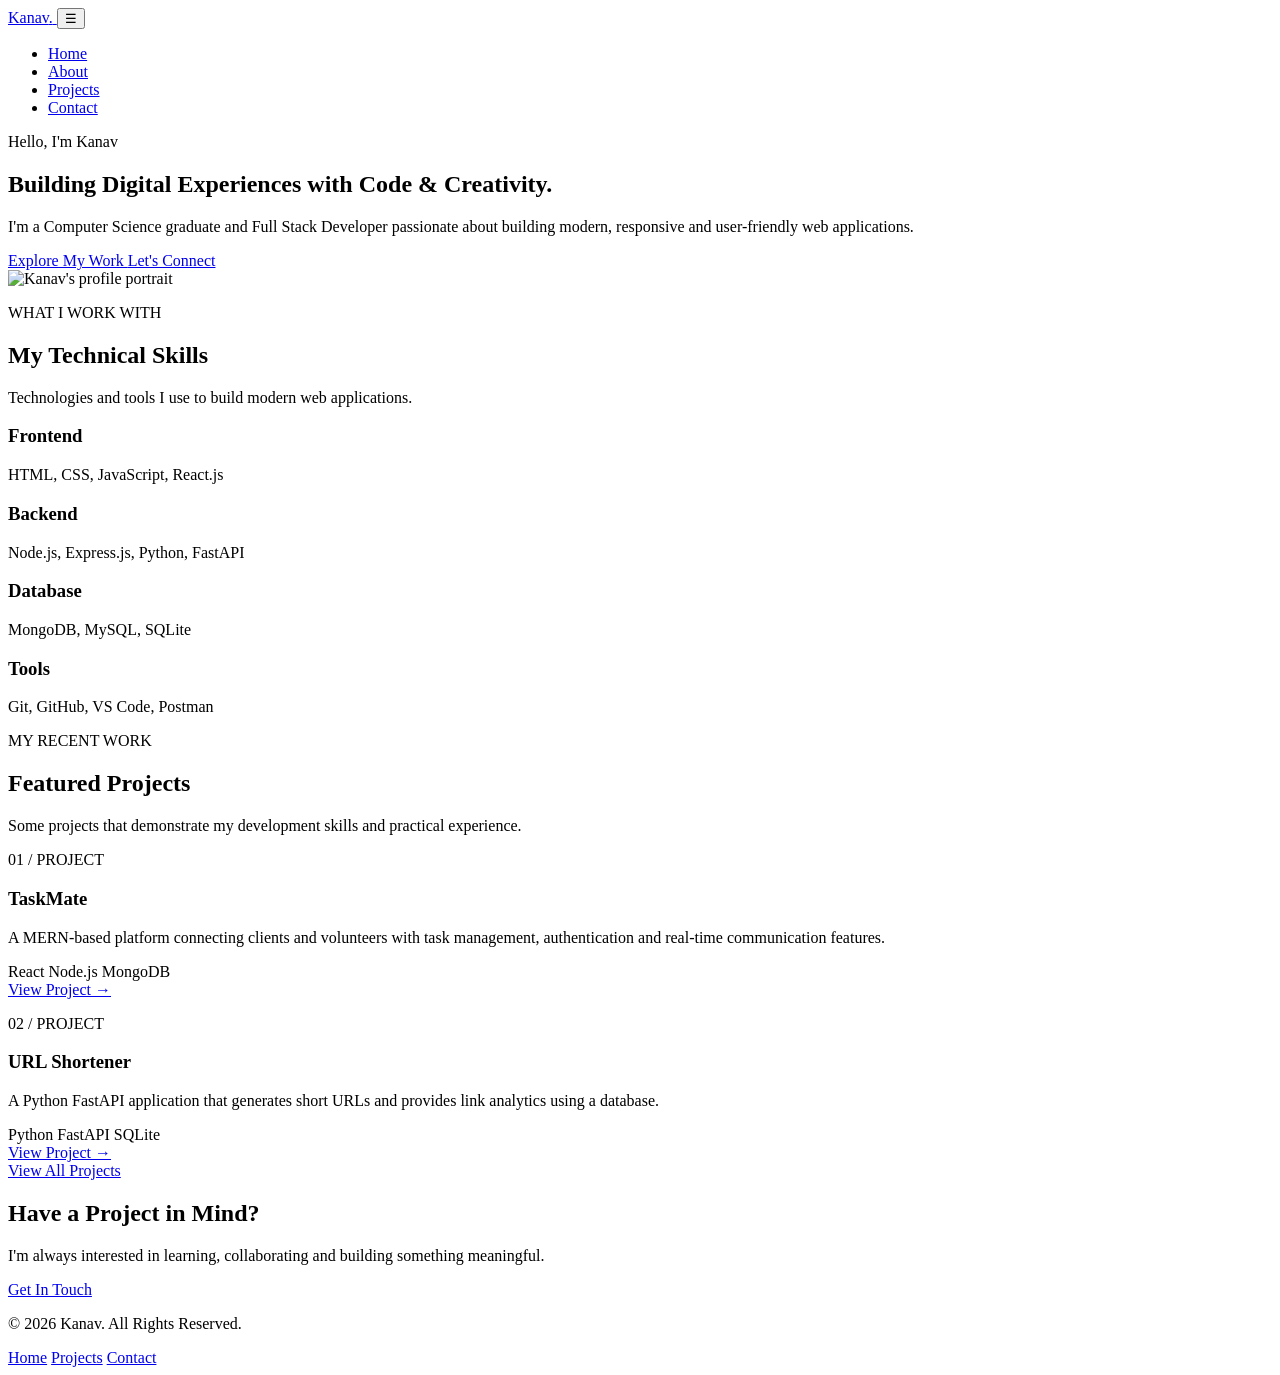
==== index.html @ 0a86d96e "portfolio task" ====
<!DOCTYPE html>
<html lang="en">

<head>
    <meta charset="UTF-8">
    <meta name="viewport" content="width=device-width, initial-scale=1.0">

    <meta name="description"
        content="Kanav's personal portfolio showcasing web development skills, projects and experience.">

    <title>Kanav | Full Stack Developer</title>

    <!-- Google Fonts -->
    <link rel="preconnect" href="https://fonts.googleapis.com">
    <link rel="preconnect" href="https://fonts.gstatic.com" crossorigin>

    <link
        href="https://fonts.googleapis.com/css2?family=Inter:wght@400;500;600;700;800&display=swap"
        rel="stylesheet">

    <!-- CSS -->
    <link rel="stylesheet" href="css/style.css">

    <!-- JavaScript -->
    <script src="js/script.js" defer></script>
</head>

<body>

    <!-- ================= HEADER ================= -->

    <header class="header">

        <nav class="navbar container">

            <a href="index.html" class="logo">
                Kanav<span>.</span>
            </a>

            <button class="menu-toggle"
                aria-label="Open navigation menu"
                aria-expanded="false">
                ☰
            </button>

            <ul class="nav-links">
                <li><a href="index.html" class="active">Home</a></li>
                <li><a href="about.html">About</a></li>
                <li><a href="projects.html">Projects</a></li>
                <li><a href="contact.html">Contact</a></li>
            </ul>

        </nav>

    </header>


    <!-- ================= MAIN CONTENT ================= -->

    <main>

        <!-- HERO SECTION -->

        <section class="hero container">

            <div class="hero-content">

                <p class="hero-tag">
                    Hello, I'm Kanav
                </p>

                <h1>
                    Building Digital
                    Experiences with
                    <span>Code & Creativity.</span>
                </h1>

                <p class="hero-description">
                    I'm a Computer Science graduate and Full Stack
                    Developer passionate about building modern,
                    responsive and user-friendly web applications.
                </p>

                <div class="hero-buttons">

                    <a href="projects.html" class="btn btn-primary">
                        Explore My Work
                    </a>

                    <a href="contact.html" class="btn btn-outline">
                        Let's Connect
                    </a>

                </div>

            </div>

            <div class="hero-image">

                <img
                    src="assets/images/profile.png"
                    alt="Kanav's profile portrait">

            </div>

        </section>


        <!-- SKILLS PREVIEW SECTION -->

        <section class="skills-preview section-padding">

            <div class="container">

                <div class="section-heading">

                    <p class="section-tag">WHAT I WORK WITH</p>

                    <h2>My Technical Skills</h2>

                    <p>
                        Technologies and tools I use to build
                        modern web applications.
                    </p>

                </div>

                <div class="skills-grid">

                    <article class="skill-card">
                        <h3>Frontend</h3>
                        <p>HTML, CSS, JavaScript, React.js</p>
                    </article>

                    <article class="skill-card">
                        <h3>Backend</h3>
                        <p>Node.js, Express.js, Python, FastAPI</p>
                    </article>

                    <article class="skill-card">
                        <h3>Database</h3>
                        <p>MongoDB, MySQL, SQLite</p>
                    </article>

                    <article class="skill-card">
                        <h3>Tools</h3>
                        <p>Git, GitHub, VS Code, Postman</p>
                    </article>

                </div>

            </div>

        </section>


        <!-- FEATURED PROJECTS SECTION -->

        <section class="featured-projects section-padding">

            <div class="container">

                <div class="section-heading">

                    <p class="section-tag">MY RECENT WORK</p>

                    <h2>Featured Projects</h2>

                    <p>
                        Some projects that demonstrate my
                        development skills and practical experience.
                    </p>

                </div>

                <div class="projects-grid">

                    <article class="project-card">

                        <div class="project-info">

                            <p class="project-number">01 / PROJECT</p>

                            <h3>TaskMate</h3>

                            <p>
                                A MERN-based platform connecting
                                clients and volunteers with task
                                management, authentication and
                                real-time communication features.
                            </p>

                            <div class="project-tech">
                                <span>React</span>
                                <span>Node.js</span>
                                <span>MongoDB</span>
                            </div>

                            <a href="projects.html" class="project-link">
                                View Project →
                            </a>

                        </div>

                    </article>


                    <article class="project-card">

                        <div class="project-info">

                            <p class="project-number">02 / PROJECT</p>

                            <h3>URL Shortener</h3>

                            <p>
                                A Python FastAPI application that
                                generates short URLs and provides
                                link analytics using a database.
                            </p>

                            <div class="project-tech">
                                <span>Python</span>
                                <span>FastAPI</span>
                                <span>SQLite</span>
                            </div>

                            <a href="projects.html" class="project-link">
                                View Project →
                            </a>

                        </div>

                    </article>

                </div>

                <div class="projects-button">

                    <a href="projects.html" class="btn btn-outline">
                        View All Projects
                    </a>

                </div>

            </div>

        </section>


        <!-- CONTACT CTA SECTION -->

        <section class="contact-cta section-padding">

            <div class="container">

                <h2>Have a Project in Mind?</h2>

                <p>
                    I'm always interested in learning,
                    collaborating and building something meaningful.
                </p>

                <a href="contact.html" class="btn btn-primary">
                    Get In Touch
                </a>

            </div>

        </section>

    </main>


    <!-- ================= FOOTER ================= -->

    <footer class="footer">

        <div class="container footer-content">

            <p>
                © 2026 Kanav. All Rights Reserved.
            </p>

            <div class="footer-links">

                <a href="index.html">Home</a>

                <a href="projects.html">Projects</a>

                <a href="contact.html">Contact</a>

            </div>

        </div>

    </footer>

</body>

</html>
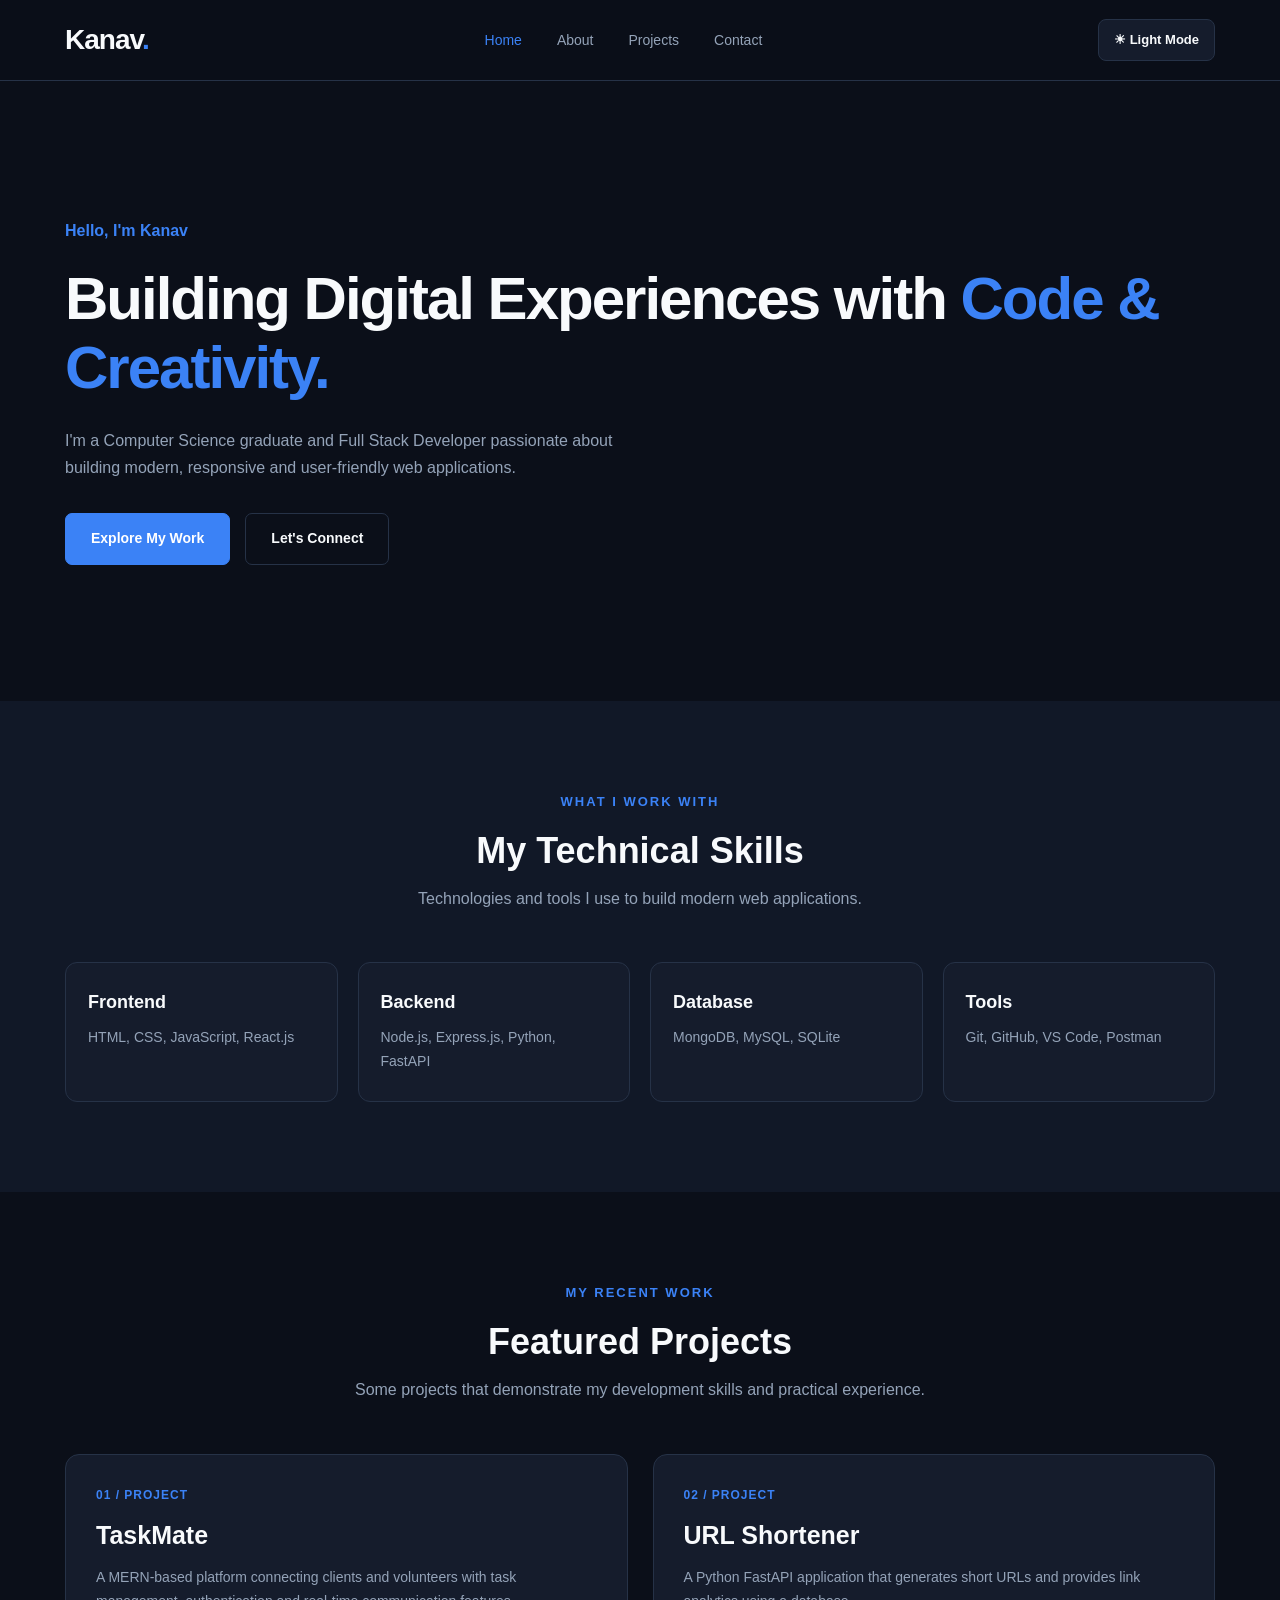
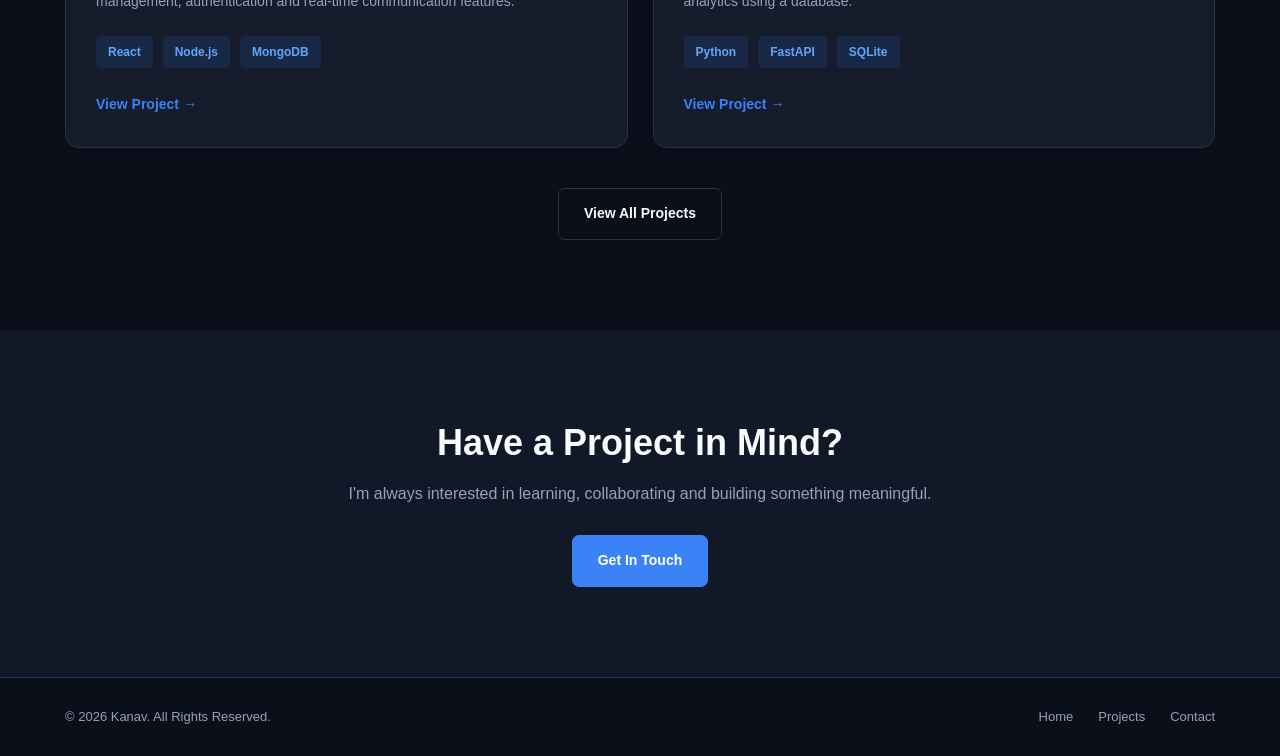
==== commit db054432: "adding css to portfolio and theme change button also" ====
--- a/index.html
+++ b/index.html
@@ -51,6 +51,14 @@
                 <li><a href="contact.html">Contact</a></li>
             </ul>
 
+<button
+    class="theme-toggle"
+    id="theme-toggle"
+    type="button"
+    aria-label="Switch to light theme">
+    ☀ Light Mode
+</button>
+
         </nav>
 
     </header>
@@ -96,13 +104,13 @@
 
             </div>
 
-            <div class="hero-image">
+            <!-- <div class="hero-image">
 
                 <img
                     src="assets/images/profile.png"
                     alt="Kanav's profile portrait">
 
-            </div>
+            </div> -->
 
         </section>
 
--- a/css/style.css
+++ b/css/style.css
@@ -0,0 +1,748 @@
+
+/* =========================================
+   1. CSS VARIABLES
+========================================= */
+
+:root {
+    --bg-primary: #0B0F19;
+    --bg-secondary: #111827;
+    --bg-card: #151C2C;
+
+    --accent: #3B82F6;
+    --accent-hover: #2563EB;
+
+    --text-primary: #F8FAFC;
+    --text-secondary: #94A3B8;
+
+    --border-color: #263247;
+
+    --font-primary: 'Inter', sans-serif;
+
+    --container-width: 1150px;
+
+    --transition: all 0.3s ease;
+}
+
+
+/* =========================================
+   2. CSS RESET
+========================================= */
+
+* {
+    margin: 0;
+    padding: 0;
+    box-sizing: border-box;
+}
+
+html {
+    scroll-behavior: smooth;
+}
+
+body {
+    background-color: var(--bg-primary);
+    color: var(--text-primary);
+    font-family: var(--font-primary);
+    line-height: 1.7;
+    overflow-x: hidden;
+}
+
+a {
+    text-decoration: none;
+    color: inherit;
+}
+
+ul {
+    list-style: none;
+}
+
+img {
+    max-width: 100%;
+    display: block;
+}
+
+button,
+input,
+textarea {
+    font: inherit;
+}
+
+
+/* =========================================
+   3. REUSABLE CLASSES
+========================================= */
+
+.container {
+    width: 90%;
+    max-width: var(--container-width);
+    margin: 0 auto;
+}
+
+.section-padding {
+    padding: 90px 0;
+}
+
+.section-tag {
+    color: var(--accent);
+    font-size: 13px;
+    font-weight: 700;
+    letter-spacing: 2px;
+    text-transform: uppercase;
+    margin-bottom: 15px;
+}
+
+.section-heading {
+    text-align: center;
+    margin-bottom: 50px;
+}
+
+.section-heading h2 {
+    font-size: 36px;
+    font-weight: 800;
+    margin-bottom: 12px;
+}
+
+.section-heading > p:last-child {
+    color: var(--text-secondary);
+    max-width: 600px;
+    margin: 0 auto;
+}
+
+h1,
+h2,
+h3 {
+    line-height: 1.25;
+}
+
+h1 span,
+h2 span {
+    color: var(--accent);
+}
+
+
+/* =========================================
+   4. HEADER AND NAVIGATION
+========================================= */
+
+.header {
+    width: 100%;
+    background-color: rgba(11, 15, 25, 0.95);
+    border-bottom: 1px solid var(--border-color);
+    position: sticky;
+    top: 0;
+    z-index: 1000;
+    backdrop-filter: blur(12px);
+}
+
+.navbar {
+    min-height: 80px;
+    display: flex;
+    align-items: center;
+    justify-content: space-between;
+}
+
+.logo {
+    font-size: 28px;
+    font-weight: 800;
+    letter-spacing: -1px;
+}
+
+.logo span {
+    color: var(--accent);
+}
+
+.nav-links {
+    display: flex;
+    align-items: center;
+    gap: 35px;
+}
+
+.nav-links a {
+    color: var(--text-secondary);
+    font-size: 14px;
+    font-weight: 500;
+    transition: var(--transition);
+}
+
+.nav-links a:hover,
+.nav-links a.active {
+    color: var(--accent);
+}
+
+.menu-toggle {
+    display: none;
+    background: transparent;
+    color: var(--text-primary);
+    border: none;
+    font-size: 28px;
+    cursor: pointer;
+}
+
+
+/* =========================================
+   5. BUTTONS
+========================================= */
+
+.btn {
+    display: inline-flex;
+    align-items: center;
+    justify-content: center;
+    padding: 13px 25px;
+    border-radius: 7px;
+    font-size: 14px;
+    font-weight: 600;
+    cursor: pointer;
+    transition: var(--transition);
+}
+
+.btn-primary {
+    background-color: var(--accent);
+    color: white;
+    border: 1px solid var(--accent);
+}
+
+.btn-primary:hover {
+    background-color: var(--accent-hover);
+    border-color: var(--accent-hover);
+    transform: translateY(-3px);
+}
+
+.btn-outline {
+    background: transparent;
+    color: var(--text-primary);
+    border: 1px solid var(--border-color);
+}
+
+.btn-outline:hover {
+    border-color: var(--accent);
+    color: var(--accent);
+    transform: translateY(-3px);
+}
+
+a:focus-visible,
+button:focus-visible,
+input:focus-visible,
+textarea:focus-visible {
+    outline: 2px solid var(--accent);
+    outline-offset: 4px;
+}
+
+
+/* =========================================
+   6. HOME PAGE - HERO SECTION
+========================================= */
+
+.hero {
+    min-height: 620px;
+    display: flex;
+    align-items: center;
+    justify-content: space-between;
+    gap: 50px;
+    padding-top: 70px;
+    padding-bottom: 70px;
+}
+
+.hero-content {
+    flex: 1;
+}
+
+.hero-tag {
+    color: var(--accent);
+    font-weight: 600;
+    margin-bottom: 20px;
+}
+
+.hero-content h1 {
+    font-size: clamp(38px, 5vw, 60px);
+    font-weight: 800;
+    line-height: 1.15;
+    margin-bottom: 25px;
+    letter-spacing: -2px;
+}
+
+.hero-description {
+    color: var(--text-secondary);
+    font-size: 16px;
+    max-width: 550px;
+    margin-bottom: 32px;
+}
+
+.hero-buttons {
+    display: flex;
+    gap: 15px;
+    flex-wrap: wrap;
+}
+
+.hero-image {
+    flex: 0 0 350px;
+}
+
+.hero-image img {
+    width: 330px;
+    height: 380px;
+    object-fit: cover;
+    border-radius: 20px;
+    border: 1px solid var(--border-color);
+    background-color: var(--bg-card);
+}
+
+
+/* =========================================
+   7. SKILLS SECTION
+========================================= */
+
+.skills-preview {
+    background-color: var(--bg-secondary);
+}
+
+.skills-grid {
+    display: grid;
+    grid-template-columns: repeat(4, 1fr);
+    gap: 20px;
+}
+
+.skill-card {
+    background-color: var(--bg-card);
+    border: 1px solid var(--border-color);
+    border-radius: 12px;
+    padding: 28px 22px;
+    transition: var(--transition);
+}
+
+.skill-card:hover {
+    transform: translateY(-6px);
+    border-color: var(--accent);
+}
+
+.skill-card h3 {
+    font-size: 18px;
+    margin-bottom: 12px;
+}
+
+.skill-card p {
+    color: var(--text-secondary);
+    font-size: 14px;
+}
+
+
+/* =========================================
+   8. PROJECT CARDS
+========================================= */
+
+.projects-grid {
+    display: grid;
+    grid-template-columns: repeat(2, 1fr);
+    gap: 25px;
+}
+
+.project-card {
+    background-color: var(--bg-card);
+    border: 1px solid var(--border-color);
+    border-radius: 14px;
+    overflow: hidden;
+    transition: var(--transition);
+}
+
+.project-card:hover {
+    transform: translateY(-6px);
+    border-color: var(--accent);
+}
+
+.project-info {
+    padding: 30px;
+}
+
+.project-number {
+    color: var(--accent);
+    font-size: 12px;
+    font-weight: 700;
+    letter-spacing: 1px;
+    margin-bottom: 15px;
+}
+
+.project-info h2,
+.project-info h3 {
+    font-size: 25px;
+    margin-bottom: 15px;
+}
+
+.project-info > p:not(.project-number) {
+    color: var(--text-secondary);
+    font-size: 14px;
+    margin-bottom: 22px;
+}
+
+.project-tech {
+    display: flex;
+    flex-wrap: wrap;
+    gap: 10px;
+    margin-bottom: 22px;
+}
+
+.project-tech span {
+    background-color: rgba(59, 130, 246, 0.12);
+    color: #60A5FA;
+    padding: 6px 12px;
+    border-radius: 5px;
+    font-size: 12px;
+    font-weight: 600;
+}
+
+.project-link {
+    display: inline-block;
+    color: var(--accent);
+    font-weight: 600;
+    font-size: 14px;
+    transition: var(--transition);
+}
+
+.project-link:hover {
+    color: white;
+}
+
+.projects-button {
+    text-align: center;
+    margin-top: 40px;
+}
+
+.project-actions {
+    display: flex;
+    gap: 20px;
+}
+
+
+/* =========================================
+   9. CONTACT CTA
+========================================= */
+
+.contact-cta {
+    background-color: var(--bg-secondary);
+    text-align: center;
+}
+
+.contact-cta h2 {
+    font-size: 36px;
+    margin-bottom: 15px;
+}
+
+.contact-cta p {
+    color: var(--text-secondary);
+    margin-bottom: 28px;
+}
+
+
+/* =========================================
+   10. FOOTER
+========================================= */
+
+.footer {
+    background-color: var(--bg-primary);
+    border-top: 1px solid var(--border-color);
+    padding: 28px 0;
+}
+
+.footer-content {
+    display: flex;
+    justify-content: space-between;
+    align-items: center;
+    gap: 20px;
+}
+
+.footer-content p {
+    color: var(--text-secondary);
+    font-size: 13px;
+}
+
+.footer-links {
+    display: flex;
+    gap: 25px;
+}
+
+.footer-links a {
+    color: var(--text-secondary);
+    font-size: 13px;
+    transition: var(--transition);
+}
+
+.footer-links a:hover {
+    color: var(--accent);
+}
+
+
+
+/* =========================================
+   11. CONTACT PAGE
+========================================= */
+
+/* Page introduction */
+
+.page-hero {
+    padding-top: 65px;
+    padding-bottom: 35px;
+    text-align: center;
+}
+
+.page-hero h1 {
+    font-size: 48px;
+    font-weight: 800;
+    margin-bottom: 15px;
+}
+
+.page-hero > p:last-child {
+    color: var(--text-secondary);
+    max-width: 650px;
+    margin: 0 auto;
+}
+
+
+/* Main contact layout */
+
+.contact-section {
+    padding-top: 45px;
+}
+
+.contact-grid {
+    display: grid;
+    grid-template-columns: 0.9fr 1.1fr;
+    gap: 55px;
+    align-items: start;
+}
+
+
+/* Left contact information */
+
+.contact-info {
+    padding: 15px 0;
+}
+
+.contact-info h2 {
+    font-size: 30px;
+    margin-bottom: 18px;
+}
+
+.contact-info > p:not(.section-tag) {
+    color: var(--text-secondary);
+    font-size: 15px;
+    margin-bottom: 30px;
+    max-width: 450px;
+}
+
+
+/* Individual contact details */
+
+.contact-detail {
+    background-color: var(--bg-card);
+    border: 1px solid var(--border-color);
+    border-radius: 10px;
+    padding: 17px 20px;
+    margin-bottom: 15px;
+    transition: var(--transition);
+}
+
+.contact-detail:hover {
+    border-color: var(--accent);
+    transform: translateX(5px);
+}
+
+.contact-detail h3 {
+    font-size: 14px;
+    color: var(--text-secondary);
+    margin-bottom: 5px;
+}
+
+.contact-detail a {
+    display: inline-flex;
+    align-items: center;
+    gap: 8px;
+    color: #60A5FA;
+    font-size: 15px;
+    font-weight: 600;
+    transition: var(--transition);
+}
+
+.contact-detail a::after {
+    content: "↗";
+    font-size: 14px;
+}
+
+.contact-detail a:hover {
+    color: white;
+    text-decoration: underline;
+    text-underline-offset: 5px;
+}
+
+
+/* Contact form card */
+
+.contact-form-container {
+    background-color: var(--bg-card);
+    border: 1px solid var(--border-color);
+    border-radius: 16px;
+    padding: 35px;
+}
+
+.contact-form-container h2 {
+    font-size: 25px;
+    margin-bottom: 28px;
+}
+
+
+/* Form fields */
+
+.form-group {
+    display: flex;
+    flex-direction: column;
+    gap: 9px;
+    margin-bottom: 22px;
+}
+
+.form-group label {
+    font-size: 14px;
+    font-weight: 600;
+    color: var(--text-primary);
+}
+
+.form-group input,
+.form-group textarea {
+    width: 100%;
+    background-color: var(--bg-secondary);
+    border: 1px solid var(--border-color);
+    border-radius: 7px;
+    padding: 13px 15px;
+    color: var(--text-primary);
+    font-size: 14px;
+    outline: none;
+    transition: var(--transition);
+}
+
+.form-group input::placeholder,
+.form-group textarea::placeholder {
+    color: #64748B;
+}
+
+.form-group input:focus,
+.form-group textarea:focus {
+    border-color: var(--accent);
+    box-shadow: 0 0 0 3px rgba(59, 130, 246, 0.12);
+}
+
+.form-group textarea {
+    resize: vertical;
+    min-height: 130px;
+}
+
+.contact-form-container .btn {
+    width: 100%;
+    margin-top: 5px;
+}
+
+#form-status {
+    margin-top: 15px;
+    font-size: 14px;
+    color: var(--accent);
+}
+
+
+/* =========================================
+   12. CONTACT PAGE RESPONSIVENESS
+========================================= */
+
+@media (max-width: 768px) {
+
+    .contact-grid {
+        grid-template-columns: 1fr;
+        gap: 35px;
+    }
+
+    .page-hero h1 {
+        font-size: 38px;
+    }
+
+    .contact-form-container {
+        padding: 25px;
+    }
+
+    .contact-info h2 {
+        font-size: 26px;
+    }
+
+}
+
+
+
+/* =========================================
+   13. LIGHT THEME
+========================================= */
+
+html[data-theme="light"] {
+    --bg-primary: #F8FAFC;
+    --bg-secondary: #EAF0F8;
+    --bg-card: #FFFFFF;
+
+    --accent: #2563EB;
+    --accent-hover: #1D4ED8;
+
+    --text-primary: #172033;
+    --text-secondary: #64748B;
+
+    --border-color: #D8E1ED;
+}
+
+/* Header */
+
+html[data-theme="light"] .header {
+    background-color: rgba(248, 250, 252, 0.95);
+}
+
+/* Project technology labels */
+
+html[data-theme="light"] .project-tech span {
+    background-color: #DBEAFE;
+    color: #1D4ED8;
+}
+
+/* Contact links */
+
+html[data-theme="light"] .contact-detail a {
+    color: #2563EB;
+}
+
+html[data-theme="light"] .contact-detail a:hover {
+    color: #172033;
+}
+
+/* Theme toggle button */
+
+.theme-toggle {
+    padding: 9px 15px;
+    border: 1px solid var(--border-color);
+    border-radius: 8px;
+    background-color: var(--bg-card);
+    color: var(--text-primary);
+    font-size: 13px;
+    font-weight: 600;
+    cursor: pointer;
+    transition: var(--transition);
+    white-space: nowrap;
+}
+
+.theme-toggle:hover {
+    border-color: var(--accent);
+    color: var(--accent);
+    transform: translateY(-2px);
+}
+
+/* Smooth theme transition */
+
+body,
+.header,
+.footer,
+.skill-card,
+.project-card,
+.contact-detail,
+.contact-form-container,
+.form-group input,
+.form-group textarea {
+    transition: background-color 0.3s ease,
+                color 0.3s ease,
+                border-color 0.3s ease;
+}
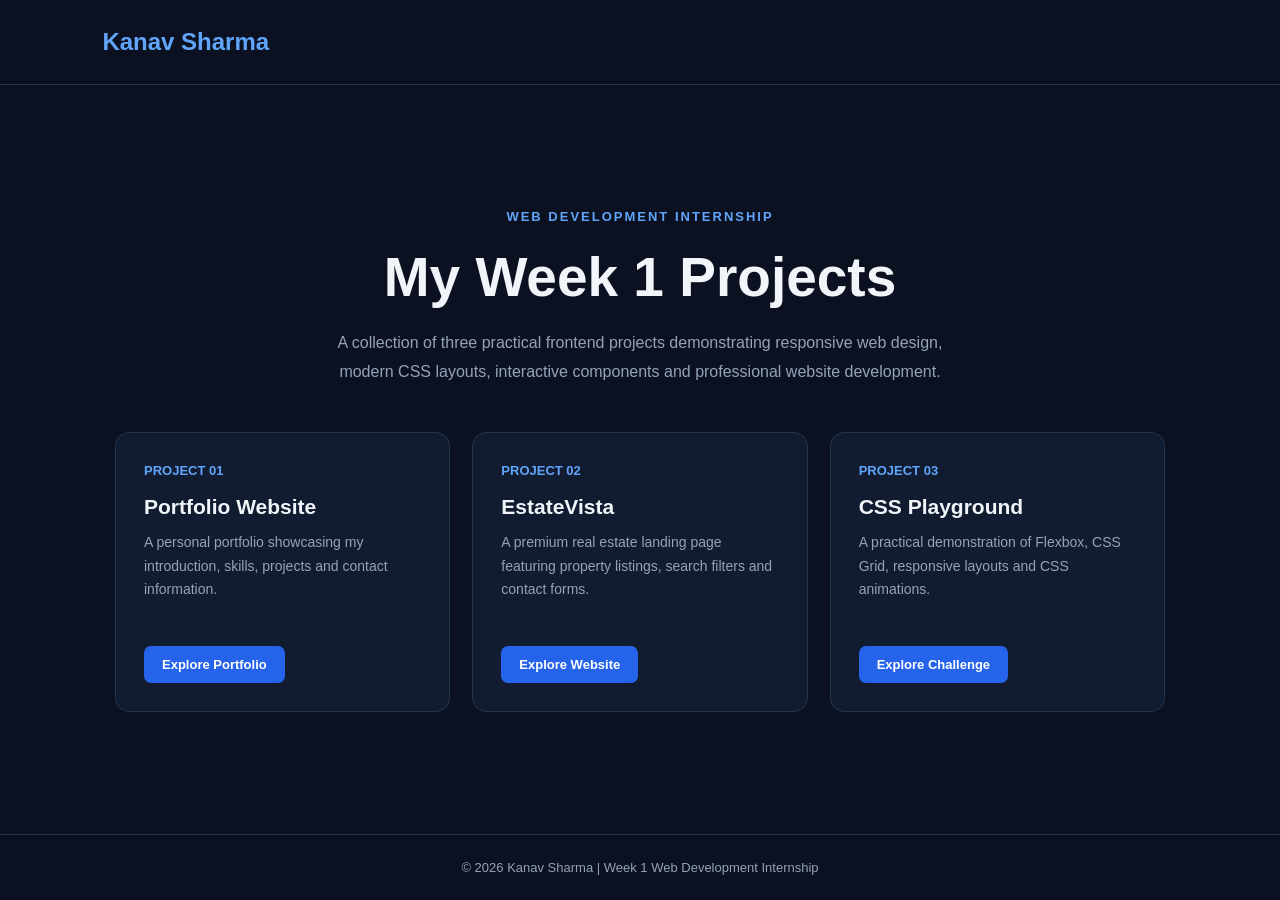
==== commit 1c0ec966: "main landing page index.html" ====
--- a/index.html
+++ b/index.html
@@ -1,310 +1,183 @@
 
 <!DOCTYPE html>
 <html lang="en">
-
 <head>
     <meta charset="UTF-8">
     <meta name="viewport" content="width=device-width, initial-scale=1.0">
+    <meta name="description" content="Week 1 Web Development Internship Projects by Kanav Sharma.">
+    <title>Week 1 Projects | Kanav Sharma</title>
+    <style>
+        * {
+            margin: 0;
+            padding: 0;
+            box-sizing: border-box;
+        }
 
-    <meta name="description"
-        content="Kanav's personal portfolio showcasing web development skills, projects and experience.">
+        body {
+            font-family: Arial, sans-serif;
+            background: #0b1120;
+            color: #f1f5f9;
+            min-height: 100vh;
+            display: flex;
+            flex-direction: column;
+        }
 
-    <title>Kanav | Full Stack Developer</title>
+        header {
+            padding: 28px 8%;
+            border-bottom: 1px solid #263449;
+        }
 
-    <!-- Google Fonts -->
-    <link rel="preconnect" href="https://fonts.googleapis.com">
-    <link rel="preconnect" href="https://fonts.gstatic.com" crossorigin>
+        header h2 {
+            color: #60a5fa;
+        }
 
-    <link
-        href="https://fonts.googleapis.com/css2?family=Inter:wght@400;500;600;700;800&display=swap"
-        rel="stylesheet">
+        main {
+            width: min(1050px, 88%);
+            margin: auto;
+            padding: 90px 0;
+            text-align: center;
+        }
 
-    <!-- CSS -->
-    <link rel="stylesheet" href="css/style.css">
+        .label {
+            color: #60a5fa;
+            font-size: 13px;
+            font-weight: bold;
+            letter-spacing: 2px;
+        }
 
-    <!-- JavaScript -->
-    <script src="js/script.js" defer></script>
+        h1 {
+            margin: 20px 0;
+            font-size: clamp(34px, 6vw, 55px);
+        }
+
+        .intro {
+            color: #94a3b8;
+            line-height: 1.8;
+            max-width: 650px;
+            margin: 0 auto 45px;
+        }
+
+        .projects {
+            display: grid;
+            grid-template-columns: repeat(3, minmax(0, 1fr));
+            gap: 22px;
+            text-align: left;
+        }
+
+        .card {
+            padding: 28px;
+            background: #111c31;
+            border: 1px solid #263449;
+            border-radius: 14px;
+            transition: transform 0.3s ease, border-color 0.3s ease;
+        }
+
+        .card:hover {
+            transform: translateY(-7px);
+            border-color: #60a5fa;
+        }
+
+        .card span {
+            color: #60a5fa;
+            font-size: 13px;
+            font-weight: bold;
+        }
+
+        .card h2 {
+            margin: 16px 0 12px;
+            font-size: 21px;
+        }
+
+        .card p {
+            color: #94a3b8;
+            font-size: 14px;
+            line-height: 1.7;
+            min-height: 95px;
+        }
+
+        .card a {
+            display: inline-block;
+            margin-top: 20px;
+            padding: 11px 18px;
+            background: #2563eb;
+            color: white;
+            border-radius: 7px;
+            text-decoration: none;
+            font-size: 13px;
+            font-weight: bold;
+        }
+
+        .card a:hover {
+            background: #3b82f6;
+        }
+
+        footer {
+            padding: 25px;
+            border-top: 1px solid #263449;
+            text-align: center;
+            color: #94a3b8;
+            font-size: 13px;
+        }
+
+        @media (max-width: 768px) {
+            .projects {
+                grid-template-columns: 1fr;
+            }
+
+            main {
+                padding: 65px 0;
+            }
+
+            .card p {
+                min-height: auto;
+            }
+        }
+    </style>
 </head>
-
 <body>
 
-    <!-- ================= HEADER ================= -->
-
-    <header class="header">
-
-        <nav class="navbar container">
-
-            <a href="index.html" class="logo">
-                Kanav<span>.</span>
-            </a>
-
-            <button class="menu-toggle"
-                aria-label="Open navigation menu"
-                aria-expanded="false">
-                ☰
-            </button>
-
-            <ul class="nav-links">
-                <li><a href="index.html" class="active">Home</a></li>
-                <li><a href="about.html">About</a></li>
-                <li><a href="projects.html">Projects</a></li>
-                <li><a href="contact.html">Contact</a></li>
-            </ul>
-
-<button
-    class="theme-toggle"
-    id="theme-toggle"
-    type="button"
-    aria-label="Switch to light theme">
-    ☀ Light Mode
-</button>
-
-        </nav>
-
+    <header>
+        <h2>Kanav Sharma</h2>
     </header>
 
+    <main>
+        <span class="label">WEB DEVELOPMENT INTERNSHIP</span>
+        <h1>My Week 1 Projects</h1>
+        <p class="intro">
+            A collection of three practical frontend projects demonstrating
+            responsive web design, modern CSS layouts, interactive components
+            and professional website development.
+        </p>
 
-    <!-- ================= MAIN CONTENT ================= -->
+        <section class="projects">
 
-    <main>
+            <article class="card">
+                <span>PROJECT 01</span>
+                <h2>Portfolio Website</h2>
+                <p>A personal portfolio showcasing my introduction, skills, projects and contact information.</p>
+                <a href="./portfolio-website/">Explore Portfolio</a>
+            </article>
 
-        <!-- HERO SECTION -->
+            <article class="card">
+                <span>PROJECT 02</span>
+                <h2>EstateVista</h2>
+                <p>A premium real estate landing page featuring property listings, search filters and contact forms.</p>
+                <a href="./business-landing-page/">Explore Website</a>
+            </article>
 
-        <section class="hero container">
-
-            <div class="hero-content">
-
-                <p class="hero-tag">
-                    Hello, I'm Kanav
-                </p>
-
-                <h1>
-                    Building Digital
-                    Experiences with
-                    <span>Code & Creativity.</span>
-                </h1>
-
-                <p class="hero-description">
-                    I'm a Computer Science graduate and Full Stack
-                    Developer passionate about building modern,
-                    responsive and user-friendly web applications.
-                </p>
-
-                <div class="hero-buttons">
-
-                    <a href="projects.html" class="btn btn-primary">
-                        Explore My Work
-                    </a>
-
-                    <a href="contact.html" class="btn btn-outline">
-                        Let's Connect
-                    </a>
-
-                </div>
-
-            </div>
-
-            <!-- <div class="hero-image">
-
-                <img
-                    src="assets/images/profile.png"
-                    alt="Kanav's profile portrait">
-
-            </div> -->
+            <article class="card">
+                <span>PROJECT 03</span>
+                <h2>CSS Playground</h2>
+                <p>A practical demonstration of Flexbox, CSS Grid, responsive layouts and CSS animations.</p>
+                <a href="./css-challenge/">Explore Challenge</a>
+            </article>
 
         </section>
-
-
-        <!-- SKILLS PREVIEW SECTION -->
-
-        <section class="skills-preview section-padding">
-
-            <div class="container">
-
-                <div class="section-heading">
-
-                    <p class="section-tag">WHAT I WORK WITH</p>
-
-                    <h2>My Technical Skills</h2>
-
-                    <p>
-                        Technologies and tools I use to build
-                        modern web applications.
-                    </p>
-
-                </div>
-
-                <div class="skills-grid">
-
-                    <article class="skill-card">
-                        <h3>Frontend</h3>
-                        <p>HTML, CSS, JavaScript, React.js</p>
-                    </article>
-
-                    <article class="skill-card">
-                        <h3>Backend</h3>
-                        <p>Node.js, Express.js, Python, FastAPI</p>
-                    </article>
-
-                    <article class="skill-card">
-                        <h3>Database</h3>
-                        <p>MongoDB, MySQL, SQLite</p>
-                    </article>
-
-                    <article class="skill-card">
-                        <h3>Tools</h3>
-                        <p>Git, GitHub, VS Code, Postman</p>
-                    </article>
-
-                </div>
-
-            </div>
-
-        </section>
-
-
-        <!-- FEATURED PROJECTS SECTION -->
-
-        <section class="featured-projects section-padding">
-
-            <div class="container">
-
-                <div class="section-heading">
-
-                    <p class="section-tag">MY RECENT WORK</p>
-
-                    <h2>Featured Projects</h2>
-
-                    <p>
-                        Some projects that demonstrate my
-                        development skills and practical experience.
-                    </p>
-
-                </div>
-
-                <div class="projects-grid">
-
-                    <article class="project-card">
-
-                        <div class="project-info">
-
-                            <p class="project-number">01 / PROJECT</p>
-
-                            <h3>TaskMate</h3>
-
-                            <p>
-                                A MERN-based platform connecting
-                                clients and volunteers with task
-                                management, authentication and
-                                real-time communication features.
-                            </p>
-
-                            <div class="project-tech">
-                                <span>React</span>
-                                <span>Node.js</span>
-                                <span>MongoDB</span>
-                            </div>
-
-                            <a href="projects.html" class="project-link">
-                                View Project →
-                            </a>
-
-                        </div>
-
-                    </article>
-
-
-                    <article class="project-card">
-
-                        <div class="project-info">
-
-                            <p class="project-number">02 / PROJECT</p>
-
-                            <h3>URL Shortener</h3>
-
-                            <p>
-                                A Python FastAPI application that
-                                generates short URLs and provides
-                                link analytics using a database.
-                            </p>
-
-                            <div class="project-tech">
-                                <span>Python</span>
-                                <span>FastAPI</span>
-                                <span>SQLite</span>
-                            </div>
-
-                            <a href="projects.html" class="project-link">
-                                View Project →
-                            </a>
-
-                        </div>
-
-                    </article>
-
-                </div>
-
-                <div class="projects-button">
-
-                    <a href="projects.html" class="btn btn-outline">
-                        View All Projects
-                    </a>
-
-                </div>
-
-            </div>
-
-        </section>
-
-
-        <!-- CONTACT CTA SECTION -->
-
-        <section class="contact-cta section-padding">
-
-            <div class="container">
-
-                <h2>Have a Project in Mind?</h2>
-
-                <p>
-                    I'm always interested in learning,
-                    collaborating and building something meaningful.
-                </p>
-
-                <a href="contact.html" class="btn btn-primary">
-                    Get In Touch
-                </a>
-
-            </div>
-
-        </section>
-
     </main>
 
-
-    <!-- ================= FOOTER ================= -->
-
-    <footer class="footer">
-
-        <div class="container footer-content">
-
-            <p>
-                © 2026 Kanav. All Rights Reserved.
-            </p>
-
-            <div class="footer-links">
-
-                <a href="index.html">Home</a>
-
-                <a href="projects.html">Projects</a>
-
-                <a href="contact.html">Contact</a>
-
-            </div>
-
-        </div>
-
+    <footer>
+        © 2026 Kanav Sharma | Week 1 Web Development Internship
     </footer>
 
 </body>
-
 </html>
